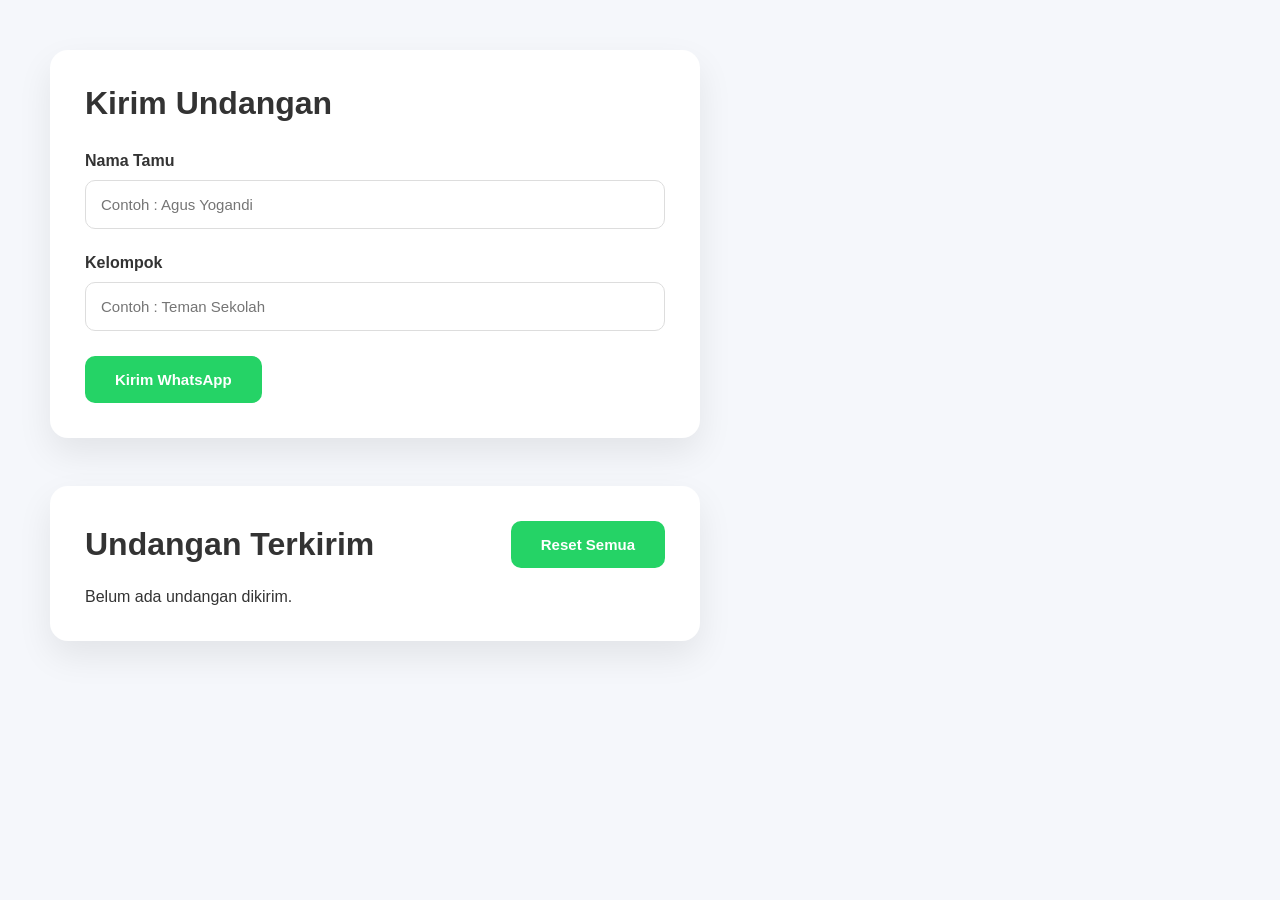
==== admin/index.html @ 0e48fb87 "first commit" ====
<!DOCTYPE html>
<html lang="id">

<head>

    <meta charset="UTF-8">

    <meta name="viewport" content="width=device-width, initial-scale=1.0">

    <title>Invitation Sender</title>

    <link rel="stylesheet" href="admin.css">

</head>

<body>




    <div class="content">

        <div class="card">

            <h1>
                Kirim Undangan
            </h1>


            <div class="form-group">

                <label>
                    Nama Tamu
                </label>

                <input type="text" id="guestName" placeholder="Contoh : Agus Yogandi">

            </div>


            <div class="form-group">

                <label>
                    Kelompok
                </label>

                <input type="text" id="guestGroup" placeholder="Contoh : Teman Sekolah">

            </div>


            <button id="sendWA">

                Kirim WhatsApp

            </button>


        </div>

        <br>

        <!-- LIST TAMU -->

        <div class="card guest-card">

            <div class="card-header">

                <h1>
                    Undangan Terkirim
                </h1>

                <button id="resetData" class="btn btn-primary">

                    Reset Semua

                </button>

            </div>


            <div id="guestList">

                Belum ada undangan dikirim.

            </div>


        </div>


    </div>

    <script src="admin.js"></script>

</body>

</html>
---- admin/admin.css ----
/* ==========================================================
   RESET
========================================================== */

* {
    margin: 0;
    padding: 0;
    box-sizing: border-box;
}

body {

    font-family: Arial, Helvetica, sans-serif;

    background: #f5f7fb;

    color: #333;

    display: flex;

    height: 100vh;

}







/* ==========================================================
   CONTENT
========================================================== */

.content {

    flex: 1;

    padding: 50px;

    overflow: auto;

}



/* ==========================================================
   CARD
========================================================== */

.card {

    max-width: 650px;

    background: #fff;

    border-radius: 18px;

    padding: 35px;

    box-shadow:

        0 15px 35px rgba(0, 0, 0, .08);

}

.card h1 {

    margin-bottom: 30px;

}



/* ==========================================================
   FORM
========================================================== */

.form-group {

    display: flex;

    flex-direction: column;

    gap: 10px;

    margin-bottom: 25px;

}

.form-group label {

    font-weight: 600;

}

.form-group input {

    padding: 15px;

    border: 1px solid #ddd;

    border-radius: 10px;

    font-size: 15px;

    outline: none;

}

.form-group input:focus {

    border-color: #2563eb;

}



/* ==========================================================
   BUTTON
========================================================== */

button {

    border: none;

    cursor: pointer;

    padding: 15px 30px;

    border-radius: 10px;

    background: #25D366;

    color: white;

    font-size: 15px;

    font-weight: bold;

    transition: .3s;

}

button:hover {

    transform: translateY(-2px);

    background: #1ebe5d;

}



/* ==========================================================
   MOBILE
========================================================== */

@media(max-width:768px) {

    body {

        flex-direction: column;

    }

    .sidebar {

        width: 100%;

        padding: 20px;

    }

    .content {

        padding: 20px;

    }

    .card {

        padding: 25px;

    }

}

.guest-card {

    margin-top: 30px;

}


#guestList {

    display: flex;

    flex-direction: column;

    gap: 15px;

}



.guest-item {

    padding: 18px;

    border-radius: 15px;

    background: #f9fafb;

    border: 1px solid #eee;

}


.guest-item h3 {

    font-size: 16px;

    margin-bottom: 5px;

}


.guest-item p {

    color: #7c3aed;

    margin-bottom: 5px;

}


.guest-item small {

    color: #888;

}

.card-header {

    display: flex;

    justify-content: space-between;

    align-items: center;

    margin-bottom: 20px;

}


.card-header h1 {

    margin: 0;

}


.guest-item {

    display: flex;

    justify-content: space-between;

    align-items: center;

    gap: 20px;

}
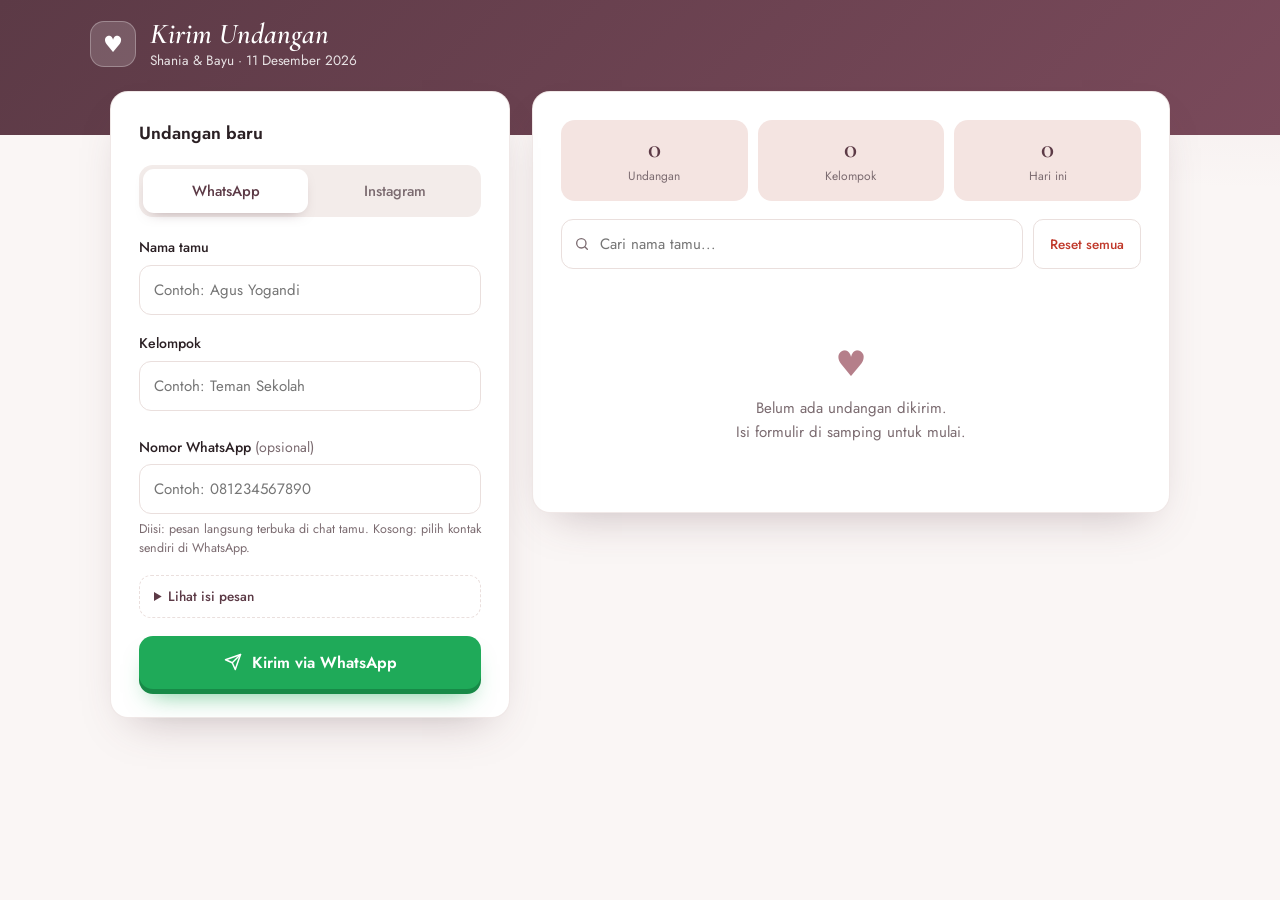
==== commit c3e900c6: "update" ====
--- a/admin/index.html
+++ b/admin/index.html
@@ -1,98 +1,117 @@
 <!DOCTYPE html>
 <html lang="id">
+<head>
+    <meta charset="UTF-8">
+    <meta name="viewport" content="width=device-width, initial-scale=1.0, viewport-fit=cover">
+    <meta name="theme-color" content="#5c3a46">
+    <title>Kirim Undangan &middot; Shania &amp; Bayu</title>
 
-<head>
-
-    <meta charset="UTF-8">
-
-    <meta name="viewport" content="width=device-width, initial-scale=1.0">
-
-    <title>Invitation Sender</title>
-
+    <link rel="preconnect" href="https://fonts.googleapis.com">
+    <link rel="preconnect" href="https://fonts.gstatic.com" crossorigin>
+    <link href="https://fonts.googleapis.com/css2?family=Cormorant+Garamond:ital,wght@1,500;1,600&family=Jost:wght@400;500;600&display=swap" rel="stylesheet">
     <link rel="stylesheet" href="admin.css">
-
 </head>
-
 <body>
 
+<header class="top">
+    <div class="top-in">
+        <span class="logo">&hearts;</span>
+        <div>
+            <h1>Kirim Undangan</h1>
+            <p>Shania &amp; Bayu &middot; 11 Desember 2026</p>
+        </div>
+    </div>
+</header>
 
+<main class="layout">
 
+    <!-- FORM -->
+    <section class="panel form-panel">
+        <h2>Undangan baru</h2>
 
-    <div class="content">
+        <form id="inviteForm" autocomplete="off" novalidate>
 
-        <div class="card">
-
-            <h1>
-                Kirim Undangan
-            </h1>
-
-
-            <div class="form-group">
-
-                <label>
-                    Nama Tamu
-                </label>
-
-                <input type="text" id="guestName" placeholder="Contoh : Agus Yogandi">
-
+            <div class="channel" role="tablist" aria-label="Kirim lewat">
+                <button type="button" class="seg on" data-channel="wa" role="tab" aria-selected="true">WhatsApp</button>
+                <button type="button" class="seg" data-channel="ig" role="tab" aria-selected="false">Instagram</button>
             </div>
 
-
-            <div class="form-group">
-
-                <label>
-                    Kelompok
-                </label>
-
-                <input type="text" id="guestGroup" placeholder="Contoh : Teman Sekolah">
-
+            <div class="field">
+                <label for="guestName">Nama tamu</label>
+                <input type="text" id="guestName" placeholder="Contoh: Agus Yogandi" required>
             </div>
 
+            <div class="field">
+                <label for="guestGroup">Kelompok</label>
+                <input type="text" id="guestGroup" list="groupOptions" placeholder="Contoh: Teman Sekolah" required>
+                <datalist id="groupOptions"></datalist>
+                <div class="quick" id="quickGroups"></div>
+            </div>
 
-            <button id="sendWA">
+            <div class="field" id="fieldPhone">
+                <label for="guestPhone">Nomor WhatsApp <em>(opsional)</em></label>
+                <input type="tel" id="guestPhone" inputmode="tel" placeholder="Contoh: 081234567890">
+                <small>Diisi: pesan langsung terbuka di chat tamu. Kosong: pilih kontak sendiri di WhatsApp.</small>
+            </div>
 
-                Kirim WhatsApp
+            <div class="field" id="fieldIg" hidden>
+                <label for="guestIg">Username Instagram <em>(opsional)</em></label>
+                <input type="text" id="guestIg" placeholder="Contoh: @ags.ndi" autocapitalize="none" autocorrect="off">
+                <small>Instagram tidak bisa mengisi pesan otomatis. Akan muncul panel untuk menyalin pesan dan membuka DM tamu; Anda tinggal menempel (paste) lalu kirim.</small>
+            </div>
 
+            <details class="preview">
+                <summary>Lihat isi pesan</summary>
+                <div class="bubble" id="preview"></div>
+            </details>
+
+            <button type="submit" class="btn-send" id="sendWA">
+                <svg viewBox="0 0 24 24" width="18" height="18" fill="none" stroke="currentColor" stroke-width="2" stroke-linecap="round" stroke-linejoin="round"><path d="M22 2 11 13"/><path d="M22 2 15 22l-4-9-9-4 20-7z"/></svg>
+                <span id="sendLabel">Kirim via WhatsApp</span>
             </button>
+        </form>
+    </section>
 
+    <!-- DAFTAR -->
+    <section class="panel list-panel">
 
+        <div class="stats">
+            <div class="stat"><b id="statTotal">0</b><span>Undangan</span></div>
+            <div class="stat"><b id="statGroup">0</b><span>Kelompok</span></div>
+            <div class="stat"><b id="statToday">0</b><span>Hari ini</span></div>
         </div>
 
-        <br>
-
-        <!-- LIST TAMU -->
-
-        <div class="card guest-card">
-
-            <div class="card-header">
-
-                <h1>
-                    Undangan Terkirim
-                </h1>
-
-                <button id="resetData" class="btn btn-primary">
-
-                    Reset Semua
-
-                </button>
-
+        <div class="toolbar">
+            <div class="search">
+                <svg viewBox="0 0 24 24" width="16" height="16" fill="none" stroke="currentColor" stroke-width="2" stroke-linecap="round"><circle cx="11" cy="11" r="7"/><path d="m20 20-3.5-3.5"/></svg>
+                <input type="search" id="search" placeholder="Cari nama tamu...">
             </div>
-
-
-            <div id="guestList">
-
-                Belum ada undangan dikirim.
-
-            </div>
-
-
+            <button type="button" class="btn-ghost danger" id="resetData">Reset semua</button>
         </div>
 
+        <div class="chips" id="chips"></div>
 
+        <div id="guestList" class="guest-list"></div>
+    </section>
+
+</main>
+
+<!-- LEMBAR KIRIM INSTAGRAM -->
+<div class="sheet" id="igSheet" hidden>
+    <div class="sheet-card" role="dialog" aria-modal="true" aria-labelledby="igTitle">
+        <h3 id="igTitle">Kirim lewat Instagram</h3>
+        <p class="sheet-sub" id="igTo"></p>
+        <div class="bubble" id="igMsg"></div>
+
+        <button type="button" class="btn-send ig" id="igCopy">1. Salin pesan</button>
+        <a class="open-link" id="igOpen" href="#" target="_blank" rel="noopener">2. Buka DM Instagram</a>
+        <button type="button" class="btn-ghost" id="igShare" hidden>Atau bagikan lewat menu HP</button>
+        <button type="button" class="btn-ghost" id="igClose">Tutup</button>
+        <small>Instagram tidak bisa mengisi pesan otomatis. Salin pesan dulu, buka DM, lalu tempel (paste) dan kirim.</small>
     </div>
+</div>
 
-    <script src="admin.js"></script>
-
+<div class="toast" id="toast" role="status" aria-live="polite"></div>
+<script src="admin.js"></script>
 </body>
-
-</html>+</html>
--- a/admin/admin.css
+++ b/admin/admin.css
@@ -1,275 +1,281 @@
-/* ==========================================================
-   RESET
-========================================================== */
-
-* {
-    margin: 0;
-    padding: 0;
-    box-sizing: border-box;
-}
+:root {
+    --ink: #2b2024;
+    --plum: #5c3a46;
+    --rose: #b57f8a;
+    --rose-soft: #f4e4e1;
+    --line: #eadfdd;
+    --mute: #7b6b70;
+    --bg: #faf6f5;
+    --card: #ffffff;
+    --wa: #1faa59;
+    --wa-dark: #178a47;
+    --danger: #c0392b;
+    --sans: 'Jost', system-ui, -apple-system, 'Segoe UI', sans-serif;
+    --serif: 'Cormorant Garamond', Georgia, serif;
+    --radius: 18px;
+}
+
+* { box-sizing: border-box; margin: 0; padding: 0; }
 
 body {
-
-    font-family: Arial, Helvetica, sans-serif;
-
-    background: #f5f7fb;
-
-    color: #333;
-
-    display: flex;
-
-    height: 100vh;
-
-}
-
-
-
-
-
-
-
-/* ==========================================================
-   CONTENT
-========================================================== */
-
-.content {
-
-    flex: 1;
-
-    padding: 50px;
-
-    overflow: auto;
-
-}
-
-
-
-/* ==========================================================
-   CARD
-========================================================== */
-
-.card {
-
-    max-width: 650px;
-
+    font-family: var(--sans);
+    font-size: 15px;
+    line-height: 1.55;
+    color: var(--ink);
+    background:
+        radial-gradient(900px 400px at 100% -10%, rgba(181,127,138,.16), transparent 70%),
+        var(--bg);
+    min-height: 100vh;
+    -webkit-tap-highlight-color: transparent;
+}
+
+button, input { font-family: inherit; font-size: inherit; color: inherit; }
+button { cursor: pointer; border: 0; }
+
+/* ===== HEADER ===== */
+.top {
+    background: linear-gradient(135deg, var(--plum), #7a4a5b);
+    color: #fff;
+    padding: max(18px, env(safe-area-inset-top)) 20px 64px;
+}
+.top-in { max-width: 1100px; margin: 0 auto; display: flex; align-items: center; gap: 14px; }
+.logo {
+    width: 46px; height: 46px; border-radius: 14px;
+    display: grid; place-items: center; font-size: 1.4rem;
+    background: rgba(255,255,255,.16);
+    border: 1px solid rgba(255,255,255,.28);
+}
+.top h1 { font: italic 600 1.8rem/1.1 var(--serif); }
+.top p { font-size: .85rem; opacity: .85; }
+
+/* ===== LAYOUT ===== */
+.layout {
+    max-width: 1100px;
+    margin: -44px auto 0;
+    padding: 0 20px 48px;
+    display: grid;
+    grid-template-columns: minmax(320px, 400px) 1fr;
+    gap: 22px;
+    align-items: start;
+}
+
+.panel {
+    background: var(--card);
+    border-radius: var(--radius);
+    padding: clamp(20px, 3vw, 28px);
+    box-shadow: 0 20px 44px -22px rgba(92,58,70,.35), 0 1px 0 rgba(255,255,255,.8) inset;
+    border: 1px solid rgba(234,223,221,.7);
+}
+.form-panel { position: sticky; top: 18px; }
+.panel h2 { font-size: 1.1rem; font-weight: 600; margin-bottom: 18px; }
+
+/* ===== FORM ===== */
+.field { margin-bottom: 18px; }
+.field label { display: block; font-weight: 500; font-size: .88rem; margin-bottom: 6px; }
+.field label em { font-style: normal; font-weight: 400; color: var(--mute); }
+.field small { display: block; margin-top: 6px; font-size: .78rem; color: var(--mute); line-height: 1.45; }
+
+input[type="text"], input[type="tel"], input[type="search"] {
+    width: 100%;
+    padding: 13px 14px;
+    border: 1.5px solid var(--line);
+    border-radius: 12px;
     background: #fff;
-
-    border-radius: 18px;
-
-    padding: 35px;
-
-    box-shadow:
-
-        0 15px 35px rgba(0, 0, 0, .08);
-
-}
-
-.card h1 {
-
-    margin-bottom: 30px;
-
-}
-
-
-
-/* ==========================================================
-   FORM
-========================================================== */
-
-.form-group {
-
-    display: flex;
-
-    flex-direction: column;
-
-    gap: 10px;
-
-    margin-bottom: 25px;
-
-}
-
-.form-group label {
-
-    font-weight: 600;
-
-}
-
-.form-group input {
-
-    padding: 15px;
-
-    border: 1px solid #ddd;
-
-    border-radius: 10px;
-
-    font-size: 15px;
-
     outline: none;
-
-}
-
-.form-group input:focus {
-
-    border-color: #2563eb;
-
-}
-
-
-
-/* ==========================================================
-   BUTTON
-========================================================== */
-
-button {
-
-    border: none;
-
-    cursor: pointer;
-
-    padding: 15px 30px;
-
-    border-radius: 10px;
-
-    background: #25D366;
-
-    color: white;
-
-    font-size: 15px;
-
-    font-weight: bold;
-
-    transition: .3s;
-
-}
-
-button:hover {
-
-    transform: translateY(-2px);
-
-    background: #1ebe5d;
-
-}
-
-
-
-/* ==========================================================
-   MOBILE
-========================================================== */
-
-@media(max-width:768px) {
-
-    body {
-
-        flex-direction: column;
-
-    }
-
-    .sidebar {
-
-        width: 100%;
-
-        padding: 20px;
-
-    }
-
-    .content {
-
-        padding: 20px;
-
-    }
-
-    .card {
-
-        padding: 25px;
-
-    }
-
-}
-
-.guest-card {
-
-    margin-top: 30px;
-
-}
-
-
-#guestList {
-
-    display: flex;
-
-    flex-direction: column;
-
-    gap: 15px;
-
-}
-
-
-
-.guest-item {
-
-    padding: 18px;
-
-    border-radius: 15px;
-
-    background: #f9fafb;
-
-    border: 1px solid #eee;
-
-}
-
-
-.guest-item h3 {
-
-    font-size: 16px;
-
-    margin-bottom: 5px;
-
-}
-
-
-.guest-item p {
-
-    color: #7c3aed;
-
-    margin-bottom: 5px;
-
-}
-
-
-.guest-item small {
-
-    color: #888;
-
-}
-
-.card-header {
-
-    display: flex;
-
-    justify-content: space-between;
-
-    align-items: center;
-
-    margin-bottom: 20px;
-
-}
-
-
-.card-header h1 {
-
-    margin: 0;
-
-}
-
-
-.guest-item {
-
-    display: flex;
-
-    justify-content: space-between;
-
-    align-items: center;
-
-    gap: 20px;
-
-}+    transition: border-color .2s, box-shadow .2s;
+}
+input:focus { border-color: var(--rose); box-shadow: 0 0 0 4px rgba(181,127,138,.16); }
+input.invalid { border-color: var(--danger); box-shadow: 0 0 0 4px rgba(192,57,43,.1); }
+
+.quick { display: flex; flex-wrap: wrap; gap: 6px; margin-top: 8px; }
+.quick button {
+    padding: 5px 12px; border-radius: 999px; font-size: .78rem;
+    background: var(--rose-soft); color: var(--plum);
+    transition: background .2s, transform .15s;
+}
+.quick button:hover { background: #ecd3cf; }
+.quick button:active { transform: scale(.96); }
+
+.check { display: flex; align-items: center; gap: 10px; margin-bottom: 14px; cursor: pointer; font-size: .9rem; }
+.check input { width: 18px; height: 18px; accent-color: var(--plum); }
+
+.preview { margin-bottom: 18px; border: 1px dashed var(--line); border-radius: 12px; padding: 10px 14px; }
+.preview summary { cursor: pointer; font-size: .85rem; color: var(--plum); font-weight: 500; }
+.bubble {
+    margin-top: 10px; padding: 12px 14px;
+    background: #e7f6dc; border-radius: 4px 14px 14px 14px;
+    font-size: .8rem; line-height: 1.55; white-space: pre-wrap; word-break: break-word;
+    max-height: 240px; overflow: auto; color: #1f2d1a;
+}
+
+/* ===== TOMBOL ===== */
+.btn-send {
+    width: 100%;
+    display: flex; align-items: center; justify-content: center; gap: 10px;
+    padding: 15px 20px; border-radius: 14px;
+    background: var(--wa); color: #fff; font-weight: 600; font-size: 1rem;
+    box-shadow: 0 5px 0 var(--wa-dark), 0 16px 26px -12px rgba(31,170,89,.7);
+    transition: transform .15s, box-shadow .15s;
+}
+.btn-send:active { transform: translateY(4px); box-shadow: 0 1px 0 var(--wa-dark); }
+
+.btn-ghost {
+    padding: 10px 16px; border-radius: 10px; font-weight: 500; font-size: .85rem;
+    background: transparent; border: 1.5px solid var(--line); color: var(--plum);
+    transition: background .2s, border-color .2s, color .2s;
+}
+.btn-ghost:hover { background: var(--rose-soft); }
+.btn-ghost.danger { color: var(--danger); }
+.btn-ghost.danger:hover { background: #fdecea; border-color: #f2c4be; }
+
+/* ===== STATISTIK ===== */
+.stats { display: grid; grid-template-columns: repeat(3, 1fr); gap: 10px; margin-bottom: 18px; }
+.stat { padding: 14px 10px; text-align: center; border-radius: 14px; background: var(--rose-soft); }
+.stat b { display: block; font: 600 1.7rem/1.1 var(--serif); color: var(--plum); }
+.stat span { font-size: .75rem; color: var(--mute); }
+
+/* ===== TOOLBAR ===== */
+.toolbar { display: flex; gap: 10px; margin-bottom: 12px; }
+.search { position: relative; flex: 1; }
+.search svg { position: absolute; left: 13px; top: 50%; transform: translateY(-50%); color: var(--mute); pointer-events: none; }
+.search input { padding-left: 38px; }
+
+.chips { display: flex; gap: 8px; overflow-x: auto; padding: 2px 0 14px; scrollbar-width: none; }
+.chips::-webkit-scrollbar { display: none; }
+.chip {
+    flex: none; padding: 7px 14px; border-radius: 999px; font-size: .82rem; white-space: nowrap;
+    background: #fff; border: 1.5px solid var(--line); color: var(--mute);
+    transition: all .2s;
+}
+.chip b { font-weight: 600; margin-left: 4px; }
+.chip.on { background: var(--plum); border-color: var(--plum); color: #fff; }
+
+/* ===== DAFTAR TAMU ===== */
+.guest-list { display: flex; flex-direction: column; gap: 10px; }
+
+.guest {
+    display: flex; align-items: center; gap: 14px;
+    padding: 14px; border-radius: 14px;
+    border: 1px solid var(--line); background: #fff;
+    animation: pop .4s cubic-bezier(.22,.8,.2,1);
+    transition: box-shadow .2s, transform .2s;
+}
+.guest:hover { box-shadow: 0 14px 26px -18px rgba(92,58,70,.5); transform: translateY(-1px); }
+@keyframes pop { from { opacity: 0; transform: translateY(8px) scale(.98); } }
+
+.avatar {
+    flex: none; width: 44px; height: 44px; border-radius: 50%;
+    display: grid; place-items: center; font-weight: 600; color: #fff;
+    background: linear-gradient(135deg, var(--rose), var(--plum));
+}
+.info { flex: 1; min-width: 0; }
+.info h3 { font-size: .98rem; font-weight: 600; white-space: nowrap; overflow: hidden; text-overflow: ellipsis; }
+.meta { display: flex; flex-wrap: wrap; align-items: center; gap: 4px 10px; font-size: .78rem; color: var(--mute); }
+.tag { padding: 1px 9px; border-radius: 999px; background: var(--rose-soft); color: var(--plum); font-weight: 500; }
+
+.actions { flex: none; display: flex; gap: 6px; }
+.icon-btn {
+    width: 38px; height: 38px; border-radius: 10px; display: grid; place-items: center;
+    background: #f6f1f0; color: var(--plum); transition: background .2s, color .2s, transform .15s;
+}
+.icon-btn:hover { background: var(--rose-soft); }
+.icon-btn:active { transform: scale(.92); }
+.icon-btn.wa { background: #e7f6dc; color: var(--wa-dark); }
+.icon-btn.wa:hover { background: #d3efc1; }
+.icon-btn.del:hover { background: #fdecea; color: var(--danger); }
+
+.empty { text-align: center; padding: 40px 16px; color: var(--mute); }
+.empty .big { font-size: 2.2rem; display: block; margin-bottom: 6px; color: var(--rose); }
+
+/* ===== TOAST ===== */
+.toast {
+    position: fixed; left: 50%; bottom: max(20px, env(safe-area-inset-bottom)); z-index: 50;
+    transform: translate(-50%, 120px);
+    padding: 12px 22px; border-radius: 999px; max-width: calc(100% - 32px);
+    background: var(--ink); color: #fff; font-size: .88rem;
+    box-shadow: 0 14px 30px -10px rgba(0,0,0,.5);
+    transition: transform .5s cubic-bezier(.22,.8,.2,1);
+}
+.toast.show { transform: translate(-50%, 0); }
+
+/* ===== RESPONSIVE ===== */
+@media (max-width: 860px) {
+    .layout { grid-template-columns: 1fr; margin-top: -40px; padding: 0 14px 40px; }
+    .form-panel { position: static; }
+}
+
+@media (max-width: 480px) {
+    .top { padding-bottom: 58px; }
+    .top h1 { font-size: 1.55rem; }
+    .guest { gap: 10px; padding: 12px; }
+    .avatar { width: 40px; height: 40px; }
+    .icon-btn { width: 36px; height: 36px; }
+    .toolbar { flex-direction: column; }
+    .toolbar .btn-ghost { width: 100%; }
+}
+
+@media (prefers-reduced-motion: reduce) {
+    * { animation: none !important; transition-duration: .01s !important; }
+}
+
+/* ===== PILIHAN KANAL (WhatsApp / Instagram) ===== */
+.channel {
+    display: grid; grid-template-columns: 1fr 1fr; gap: 4px;
+    padding: 4px; margin-bottom: 20px; border-radius: 14px; background: #f3ecea;
+}
+.seg {
+    padding: 11px 10px; border-radius: 11px; font-weight: 500; font-size: .92rem;
+    background: transparent; color: var(--mute);
+    transition: background .25s, color .25s, box-shadow .25s;
+}
+.seg.on { background: #fff; color: var(--plum); box-shadow: 0 6px 14px -8px rgba(92,58,70,.5); }
+[hidden] { display: none !important; }
+
+.btn-send.ig {
+    background: linear-gradient(45deg, #f09433, #dc2743 55%, #bc1888);
+    box-shadow: 0 5px 0 #8f1565, 0 16px 26px -12px rgba(188,24,136,.6);
+}
+.btn-send.ig:active { box-shadow: 0 1px 0 #8f1565; }
+
+.icon-btn.ig { background: #fbe7f1; color: #bc1888; }
+.icon-btn.ig:hover { background: #f6d2e5; }
+
+.via { padding: 1px 9px; border-radius: 999px; font-weight: 500; background: #e7f6dc; color: var(--wa-dark); }
+.via.ig { background: #fbe7f1; color: #bc1888; }
+
+/* ===== LEMBAR INSTAGRAM ===== */
+.sheet {
+    position: fixed; inset: 0; z-index: 60;
+    display: flex; align-items: flex-end; justify-content: center;
+    background: rgba(28,18,23,.55);
+    -webkit-backdrop-filter: blur(3px); backdrop-filter: blur(3px);
+    animation: fadeIn .25s ease;
+}
+.sheet-card {
+    width: 100%; max-width: 460px; max-height: 92vh; overflow: auto;
+    display: flex; flex-direction: column; gap: 10px;
+    padding: 22px 20px max(22px, env(safe-area-inset-bottom));
+    background: #fff; border-radius: 22px 22px 0 0;
+    animation: slideUp .35s cubic-bezier(.22,.8,.2,1);
+}
+.sheet-card h3 { font-size: 1.05rem; }
+.sheet-sub { font-size: .85rem; color: var(--mute); margin-top: -6px; }
+.sheet-card .bubble { margin: 0; max-height: 170px; }
+.sheet-card small { text-align: center; font-size: .76rem; color: var(--mute); }
+.sheet-card .btn-ghost { width: 100%; }
+.open-link {
+    display: flex; align-items: center; justify-content: center;
+    padding: 15px 20px; border-radius: 14px; font-weight: 600; text-decoration: none;
+    background: var(--plum); color: #fff;
+    box-shadow: 0 5px 0 #3a2230;
+    transition: transform .15s, box-shadow .15s;
+}
+.open-link:active { transform: translateY(4px); box-shadow: 0 1px 0 #3a2230; }
+.btn-send.done { background: var(--wa); box-shadow: 0 5px 0 var(--wa-dark); }
+@keyframes fadeIn { from { opacity: 0; } }
+@keyframes slideUp { from { transform: translateY(40px); opacity: 0; } }
+
+@media (min-width: 600px) {
+    .sheet { align-items: center; }
+    .sheet-card { border-radius: 22px; }
+}
